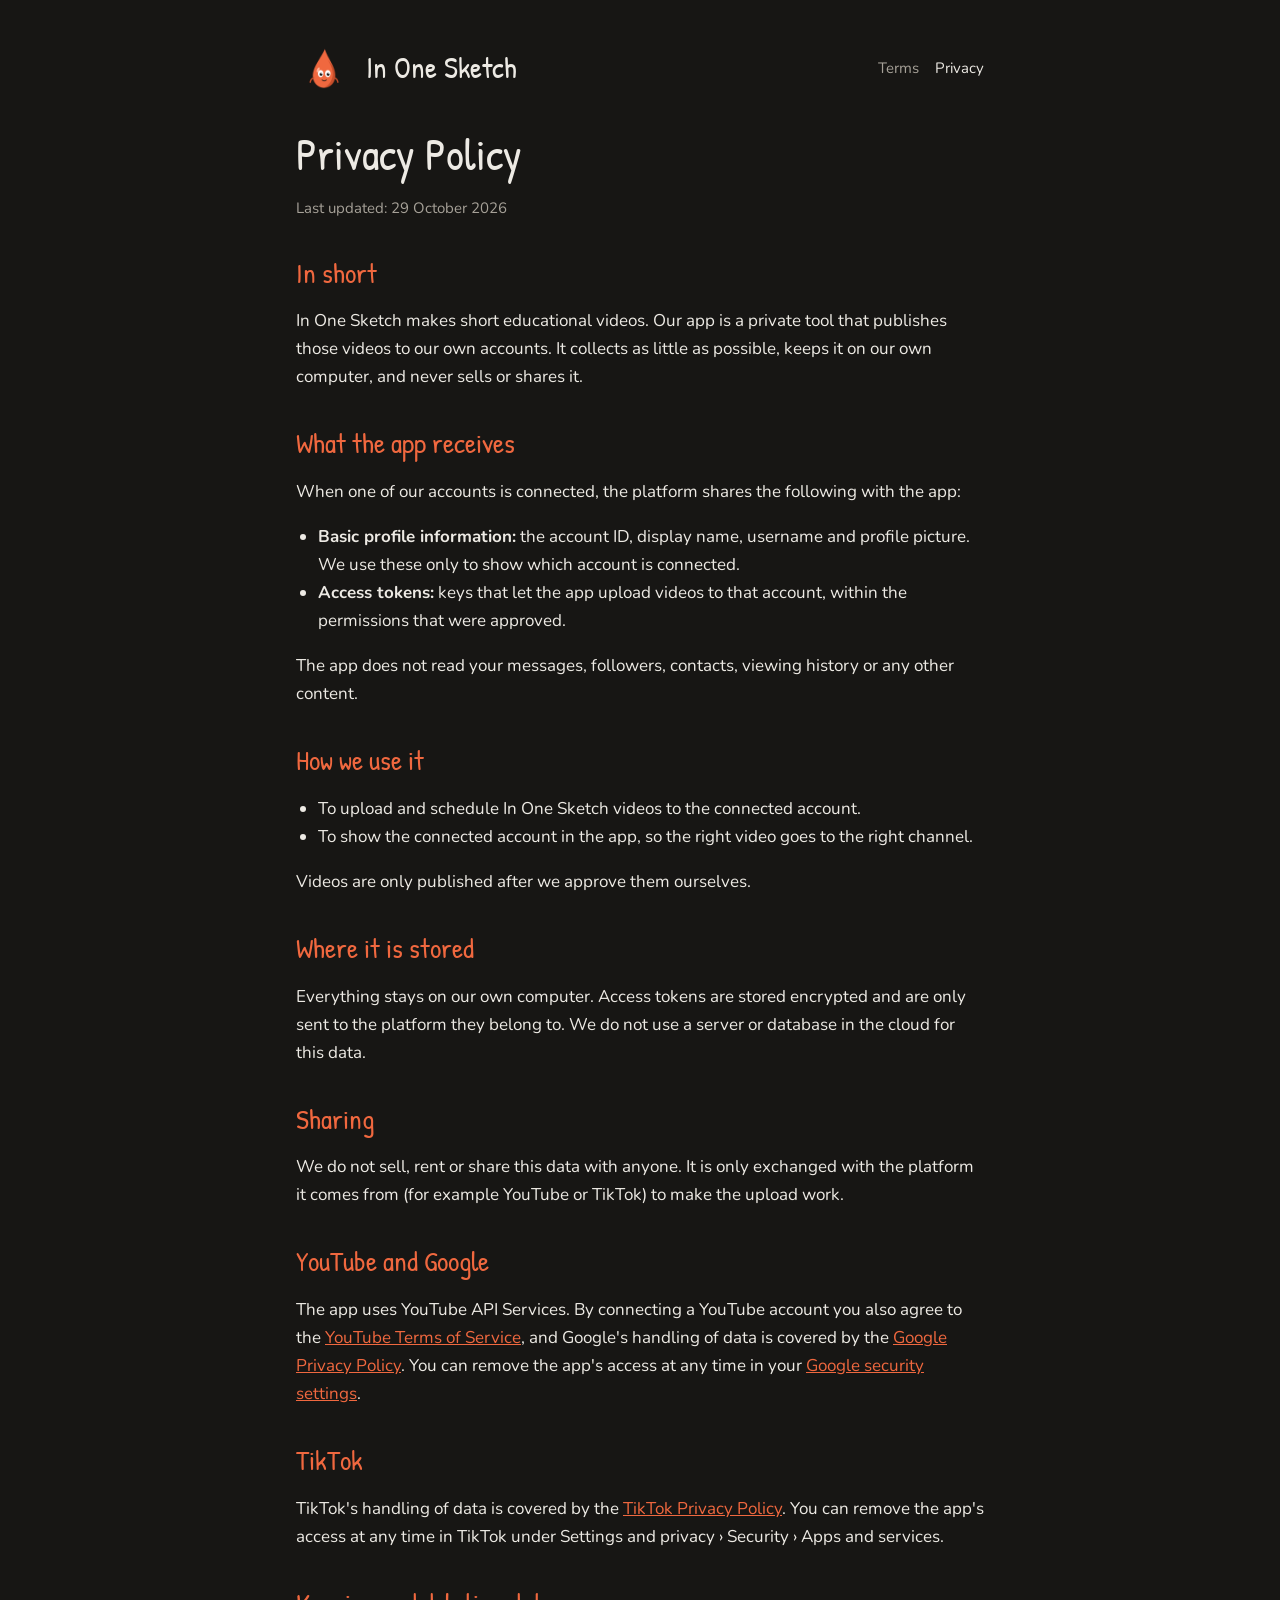
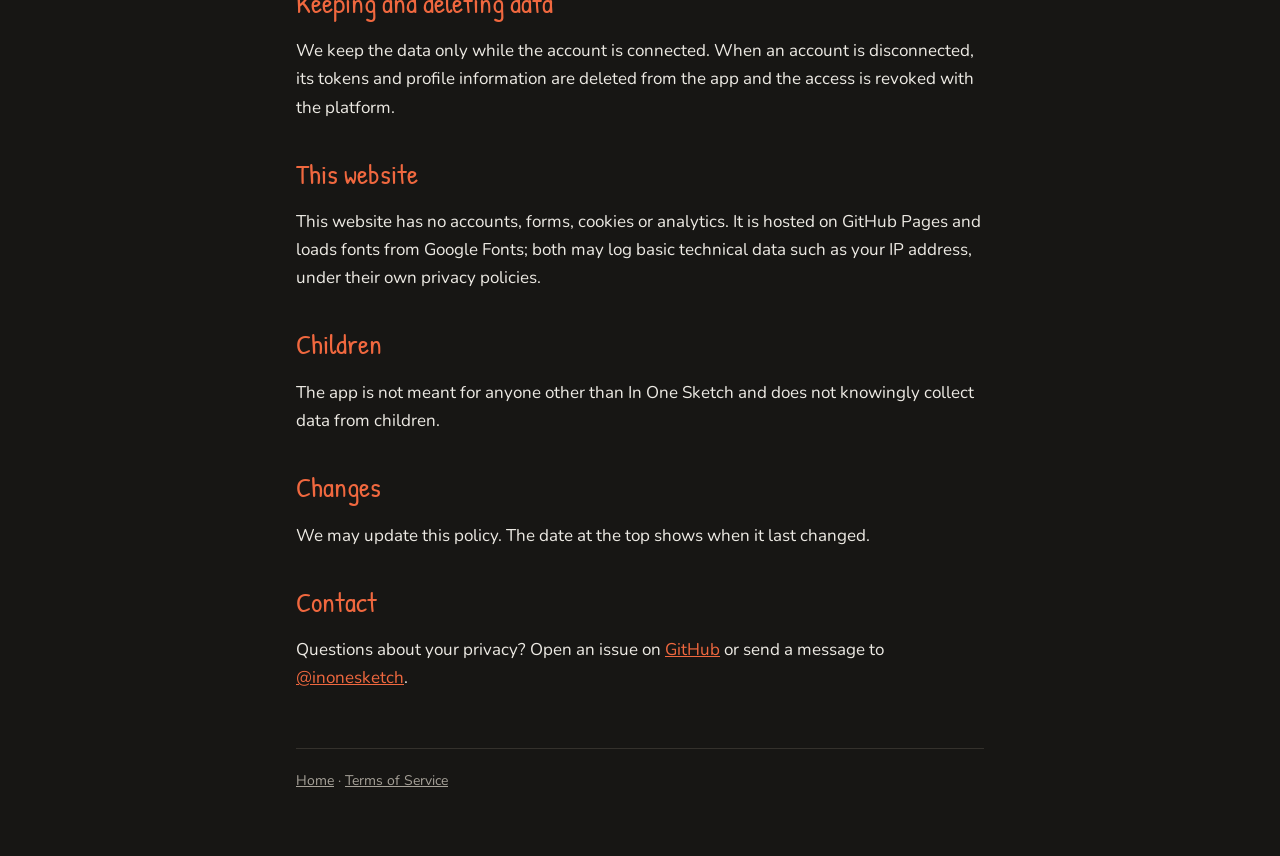
==== privacy.html @ 1d98f711 "Add home, Terms of Service and Privacy Policy pages Co-Authored-By: Claude Opus 5.5 <noreply@anthrop" ====
<!doctype html>
<html lang="en">
<head>
  <meta charset="utf-8">
  <meta name="viewport" content="width=device-width, initial-scale=1">
  <title>Privacy Policy · In One Sketch</title>
  <link rel="icon" href="icon.png">
  <link rel="preconnect" href="https://fonts.googleapis.com">
  <link rel="preconnect" href="https://fonts.gstatic.com" crossorigin>
  <link href="https://fonts.googleapis.com/css2?family=Nunito:wght@400;700&family=Patrick+Hand&display=swap" rel="stylesheet">
  <link rel="stylesheet" href="style.css">
</head>
<body>
  <main>
    <header>
      <img src="icon.png" alt="">
      <a href="./">In One Sketch</a>
      <nav>
        <a href="terms.html">Terms</a>
        <a href="privacy.html" aria-current="page">Privacy</a>
      </nav>
    </header>

    <h1>Privacy Policy</h1>
    <p class="muted">Last updated: 29 October 2026</p>

    <h2>In short</h2>
    <p>In One Sketch makes short educational videos. Our app is a private tool that publishes those videos to our own accounts. It collects as little as possible, keeps it on our own computer, and never sells or shares it.</p>

    <h2>What the app receives</h2>
    <p>When one of our accounts is connected, the platform shares the following with the app:</p>
    <ul>
      <li><strong>Basic profile information:</strong> the account ID, display name, username and profile picture. We use these only to show which account is connected.</li>
      <li><strong>Access tokens:</strong> keys that let the app upload videos to that account, within the permissions that were approved.</li>
    </ul>
    <p>The app does not read your messages, followers, contacts, viewing history or any other content.</p>

    <h2>How we use it</h2>
    <ul>
      <li>To upload and schedule In One Sketch videos to the connected account.</li>
      <li>To show the connected account in the app, so the right video goes to the right channel.</li>
    </ul>
    <p>Videos are only published after we approve them ourselves.</p>

    <h2>Where it is stored</h2>
    <p>Everything stays on our own computer. Access tokens are stored encrypted and are only sent to the platform they belong to. We do not use a server or database in the cloud for this data.</p>

    <h2>Sharing</h2>
    <p>We do not sell, rent or share this data with anyone. It is only exchanged with the platform it comes from (for example YouTube or TikTok) to make the upload work.</p>

    <h2>YouTube and Google</h2>
    <p>The app uses YouTube API Services. By connecting a YouTube account you also agree to the <a href="https://www.youtube.com/t/terms">YouTube Terms of Service</a>, and Google's handling of data is covered by the <a href="https://policies.google.com/privacy">Google Privacy Policy</a>. You can remove the app's access at any time in your <a href="https://myaccount.google.com/permissions">Google security settings</a>.</p>

    <h2>TikTok</h2>
    <p>TikTok's handling of data is covered by the <a href="https://www.tiktok.com/legal/page/global/privacy-policy/en">TikTok Privacy Policy</a>. You can remove the app's access at any time in TikTok under Settings and privacy › Security › Apps and services.</p>

    <h2>Keeping and deleting data</h2>
    <p>We keep the data only while the account is connected. When an account is disconnected, its tokens and profile information are deleted from the app and the access is revoked with the platform.</p>

    <h2>This website</h2>
    <p>This website has no accounts, forms, cookies or analytics. It is hosted on GitHub Pages and loads fonts from Google Fonts; both may log basic technical data such as your IP address, under their own privacy policies.</p>

    <h2>Children</h2>
    <p>The app is not meant for anyone other than In One Sketch and does not knowingly collect data from children.</p>

    <h2>Changes</h2>
    <p>We may update this policy. The date at the top shows when it last changed.</p>

    <h2>Contact</h2>
    <p>Questions about your privacy? Open an issue on <a href="https://github.com/lucasjansze/In-One-Sketch-Pages/issues">GitHub</a> or send a message to <a href="https://www.youtube.com/@inonesketch">@inonesketch</a>.</p>

    <footer>
      <a href="./">Home</a> · <a href="terms.html">Terms of Service</a>
    </footer>
  </main>
</body>
</html>
---- style.css ----
:root {
  --bg: #171614;
  --panel: #201e1b;
  --chalk: #edeae4;
  --muted: #a6a198;
  --accent: #f0683f;
  --line: #34312c;
}

* { box-sizing: border-box; }

body {
  margin: 0;
  background: var(--bg);
  color: var(--chalk);
  font: 17px/1.65 "Nunito", system-ui, -apple-system, "Segoe UI", sans-serif;
}

main {
  max-width: 720px;
  margin: 0 auto;
  padding: 40px 16px 64px;
}

header {
  display: flex;
  align-items: center;
  gap: 14px;
  margin-bottom: 32px;
}

header img { width: 56px; height: 56px; border-radius: 50%; }

header a {
  color: var(--chalk);
  text-decoration: none;
  font-family: "Patrick Hand", cursive;
  font-size: 30px;
}

nav { margin-left: auto; display: flex; gap: 16px; font-size: 15px; }
nav a { font-family: inherit; font-size: inherit; color: var(--muted); }
nav a:hover, nav a[aria-current] { color: var(--chalk); }

h1, h2 { font-family: "Patrick Hand", cursive; font-weight: 400; line-height: 1.2; }
h1 { font-size: 44px; margin: 0 0 4px; }
h2 { font-size: 28px; margin: 36px 0 8px; color: var(--accent); }

p, li { color: var(--chalk); }
.muted { color: var(--muted); font-size: 15px; }

a { color: var(--accent); }

ul { padding-left: 22px; }

.hero { text-align: center; padding: 24px 0 8px; }
.hero img { width: 160px; height: 160px; border-radius: 50%; }
.hero p { font-size: 20px; max-width: 520px; margin: 12px auto; }

.links { display: flex; flex-wrap: wrap; gap: 12px; justify-content: center; margin-top: 24px; }
.links a {
  border: 1px solid var(--line);
  background: var(--panel);
  color: var(--chalk);
  padding: 10px 18px;
  border-radius: 999px;
  text-decoration: none;
}
.links a:hover { border-color: var(--accent); }

footer {
  margin-top: 56px;
  padding-top: 20px;
  border-top: 1px solid var(--line);
  color: var(--muted);
  font-size: 14px;
}
footer a { color: var(--muted); }

@media (max-width: 520px) {
  header { flex-wrap: wrap; }
  nav { margin-left: 0; width: 100%; }
  h1 { font-size: 36px; }
}
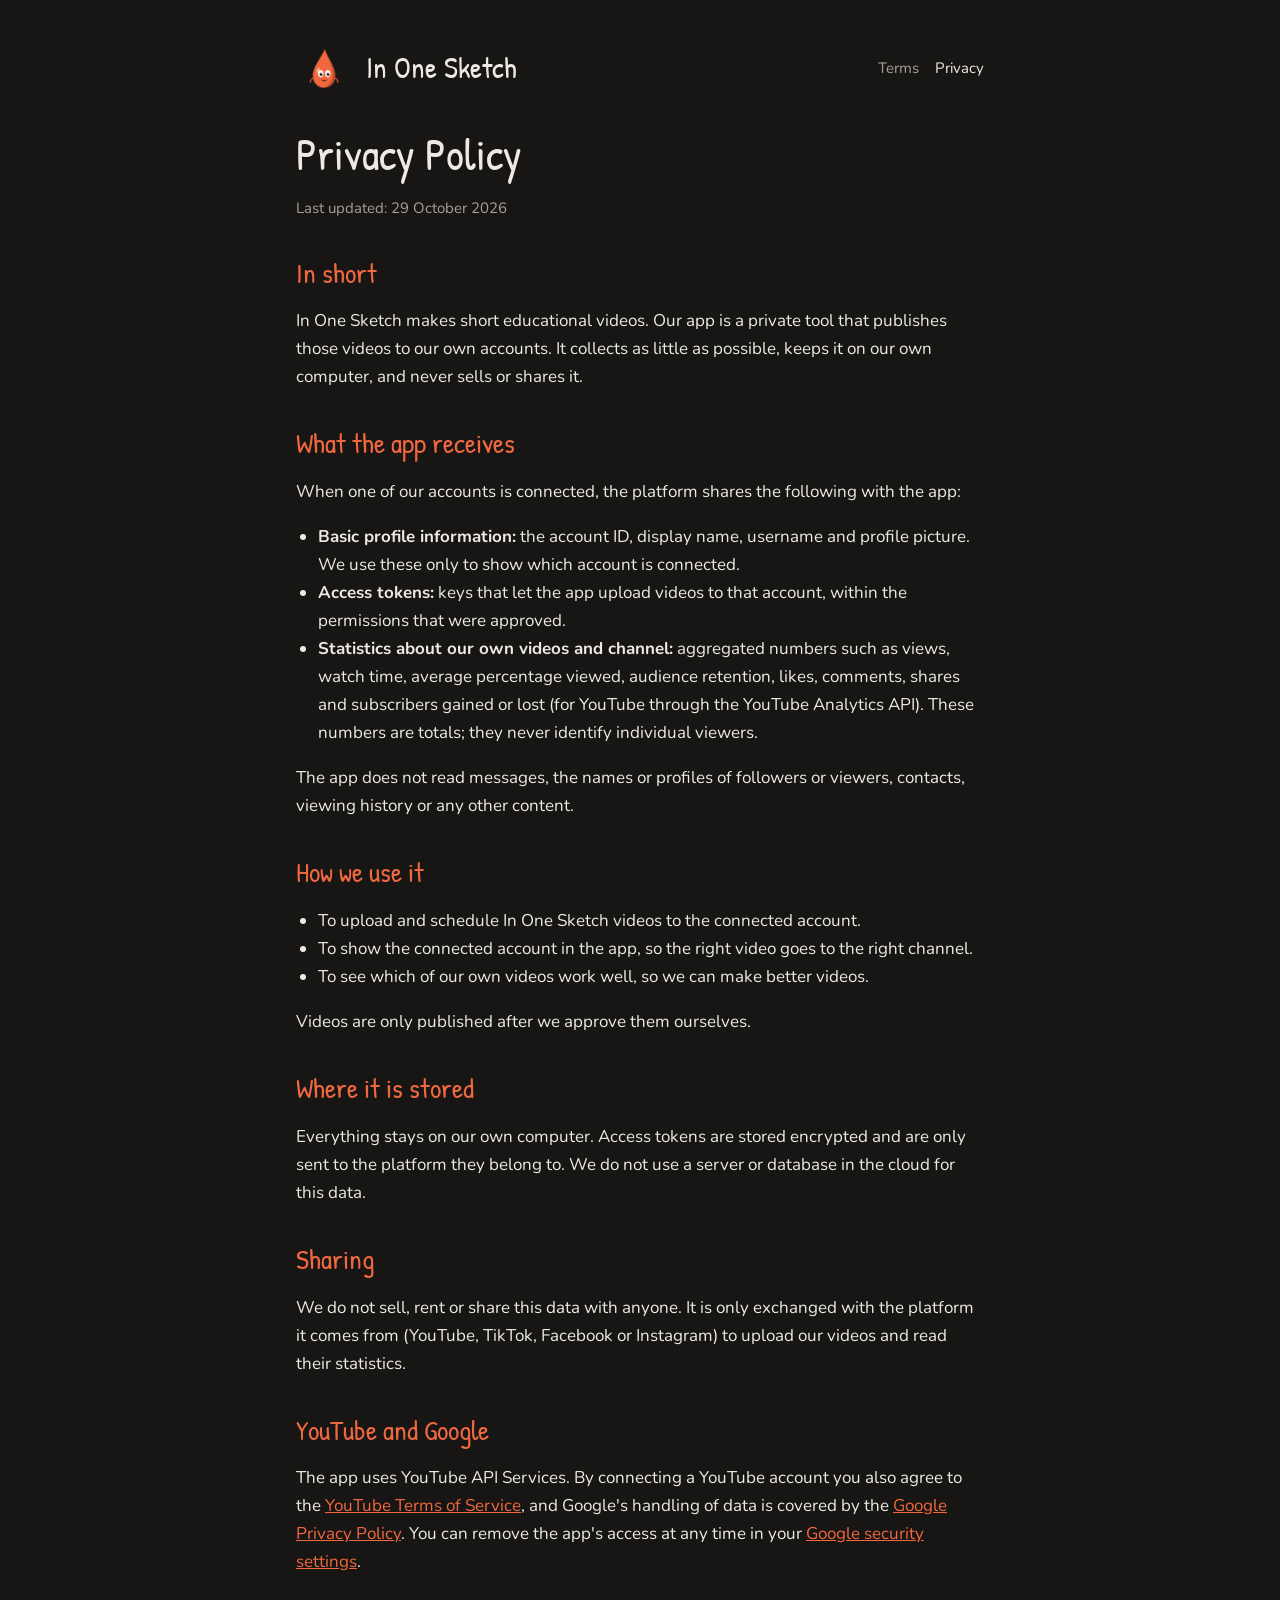
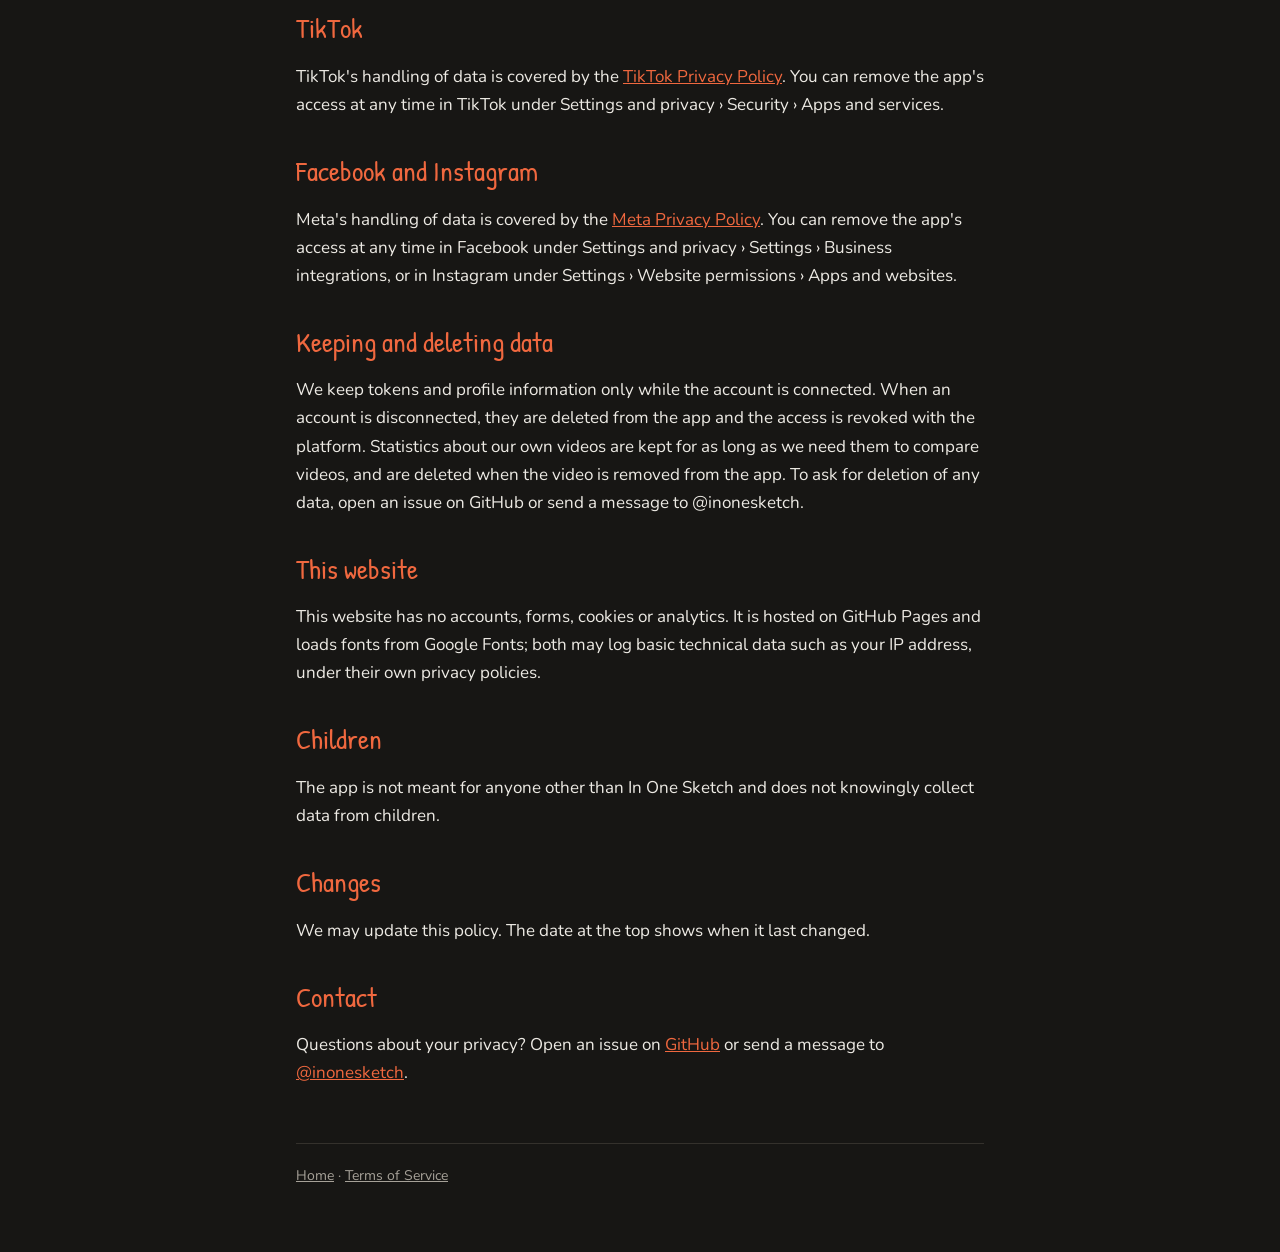
==== commit 35c88e19: "Privacy and terms: statistics and Facebook/Instagram The app now reads aggregated statistics of our " ====
--- a/privacy.html
+++ b/privacy.html
@@ -32,13 +32,15 @@
     <ul>
       <li><strong>Basic profile information:</strong> the account ID, display name, username and profile picture. We use these only to show which account is connected.</li>
       <li><strong>Access tokens:</strong> keys that let the app upload videos to that account, within the permissions that were approved.</li>
+      <li><strong>Statistics about our own videos and channel:</strong> aggregated numbers such as views, watch time, average percentage viewed, audience retention, likes, comments, shares and subscribers gained or lost (for YouTube through the YouTube Analytics API). These numbers are totals; they never identify individual viewers.</li>
     </ul>
-    <p>The app does not read your messages, followers, contacts, viewing history or any other content.</p>
+    <p>The app does not read messages, the names or profiles of followers or viewers, contacts, viewing history or any other content.</p>
 
     <h2>How we use it</h2>
     <ul>
       <li>To upload and schedule In One Sketch videos to the connected account.</li>
       <li>To show the connected account in the app, so the right video goes to the right channel.</li>
+      <li>To see which of our own videos work well, so we can make better videos.</li>
     </ul>
     <p>Videos are only published after we approve them ourselves.</p>
 
@@ -46,7 +48,7 @@
     <p>Everything stays on our own computer. Access tokens are stored encrypted and are only sent to the platform they belong to. We do not use a server or database in the cloud for this data.</p>
 
     <h2>Sharing</h2>
-    <p>We do not sell, rent or share this data with anyone. It is only exchanged with the platform it comes from (for example YouTube or TikTok) to make the upload work.</p>
+    <p>We do not sell, rent or share this data with anyone. It is only exchanged with the platform it comes from (YouTube, TikTok, Facebook or Instagram) to upload our videos and read their statistics.</p>
 
     <h2>YouTube and Google</h2>
     <p>The app uses YouTube API Services. By connecting a YouTube account you also agree to the <a href="https://www.youtube.com/t/terms">YouTube Terms of Service</a>, and Google's handling of data is covered by the <a href="https://policies.google.com/privacy">Google Privacy Policy</a>. You can remove the app's access at any time in your <a href="https://myaccount.google.com/permissions">Google security settings</a>.</p>
@@ -54,8 +56,11 @@
     <h2>TikTok</h2>
     <p>TikTok's handling of data is covered by the <a href="https://www.tiktok.com/legal/page/global/privacy-policy/en">TikTok Privacy Policy</a>. You can remove the app's access at any time in TikTok under Settings and privacy › Security › Apps and services.</p>
 
+    <h2>Facebook and Instagram</h2>
+    <p>Meta's handling of data is covered by the <a href="https://www.facebook.com/privacy/policy/">Meta Privacy Policy</a>. You can remove the app's access at any time in Facebook under Settings and privacy › Settings › Business integrations, or in Instagram under Settings › Website permissions › Apps and websites.</p>
+
     <h2>Keeping and deleting data</h2>
-    <p>We keep the data only while the account is connected. When an account is disconnected, its tokens and profile information are deleted from the app and the access is revoked with the platform.</p>
+    <p>We keep tokens and profile information only while the account is connected. When an account is disconnected, they are deleted from the app and the access is revoked with the platform. Statistics about our own videos are kept for as long as we need them to compare videos, and are deleted when the video is removed from the app. To ask for deletion of any data, open an issue on GitHub or send a message to @inonesketch.</p>
 
     <h2>This website</h2>
     <p>This website has no accounts, forms, cookies or analytics. It is hosted on GitHub Pages and loads fonts from Google Fonts; both may log basic technical data such as your IP address, under their own privacy policies.</p>
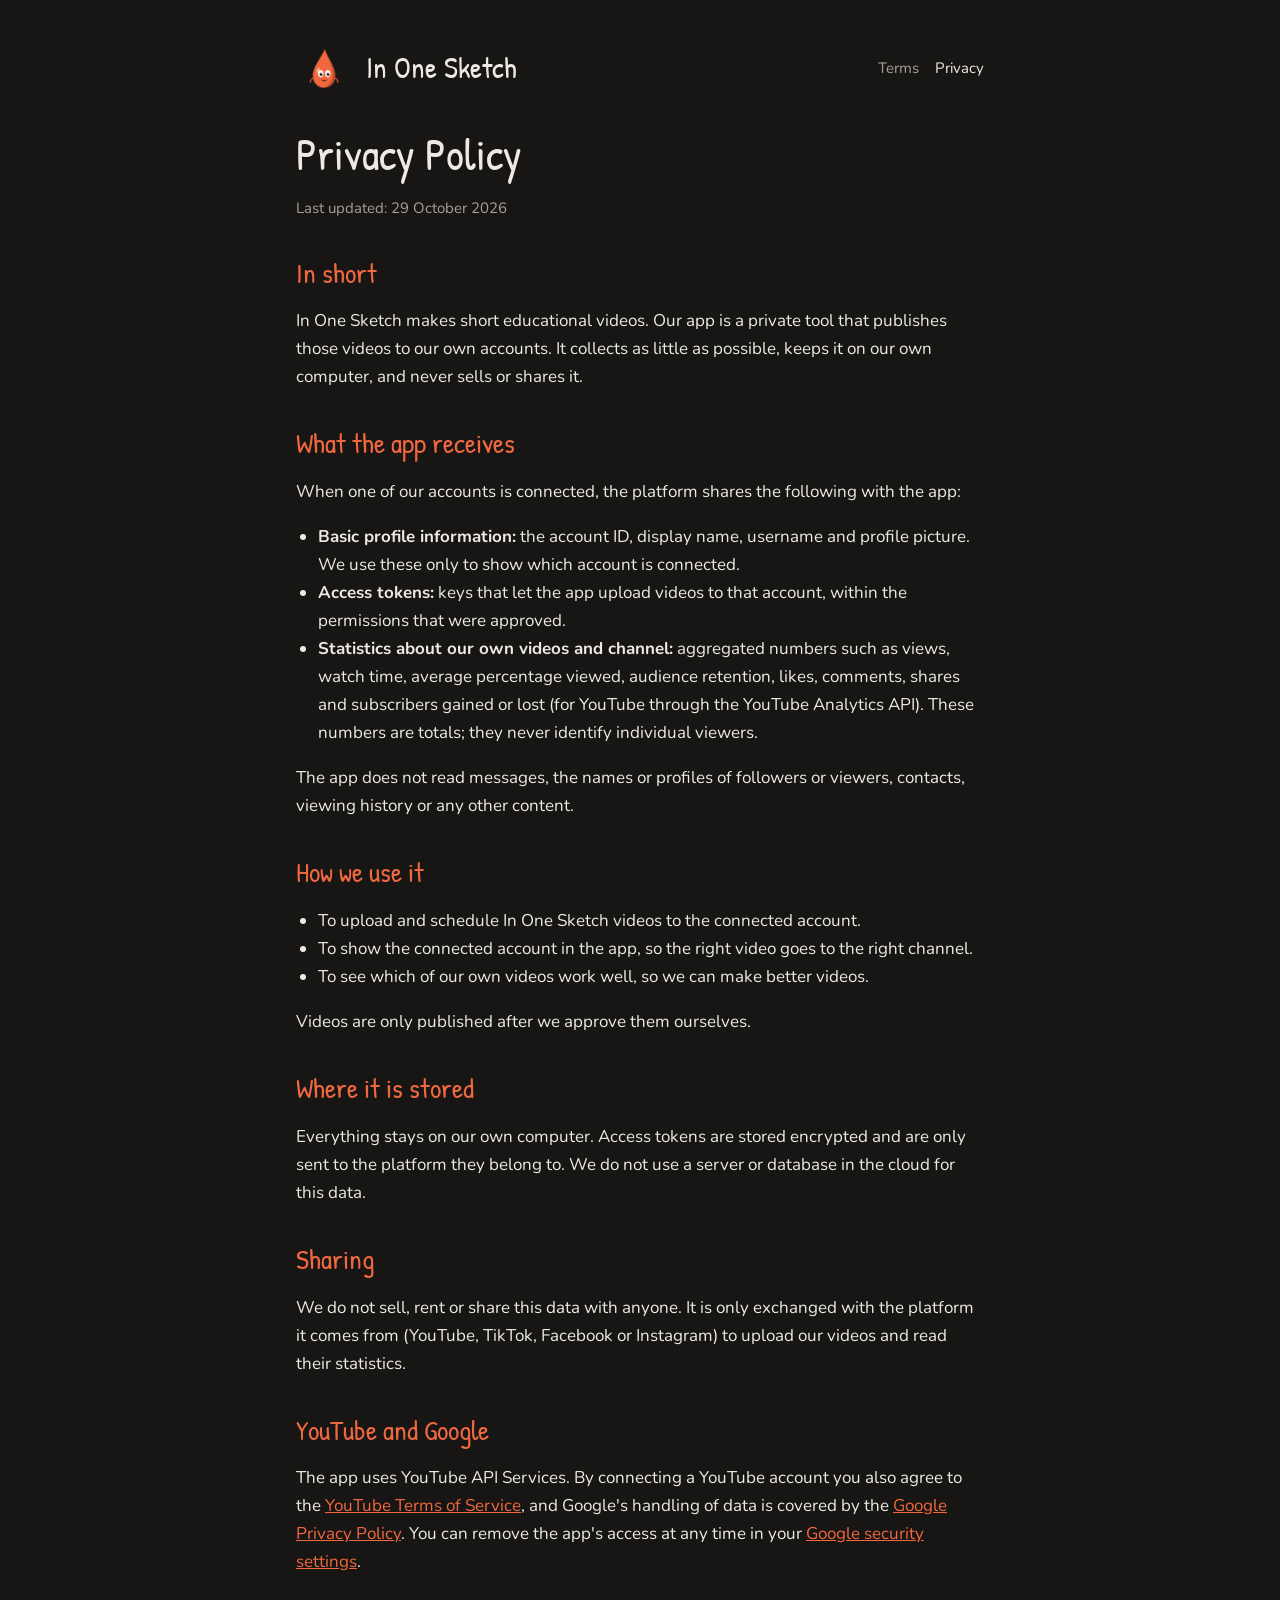
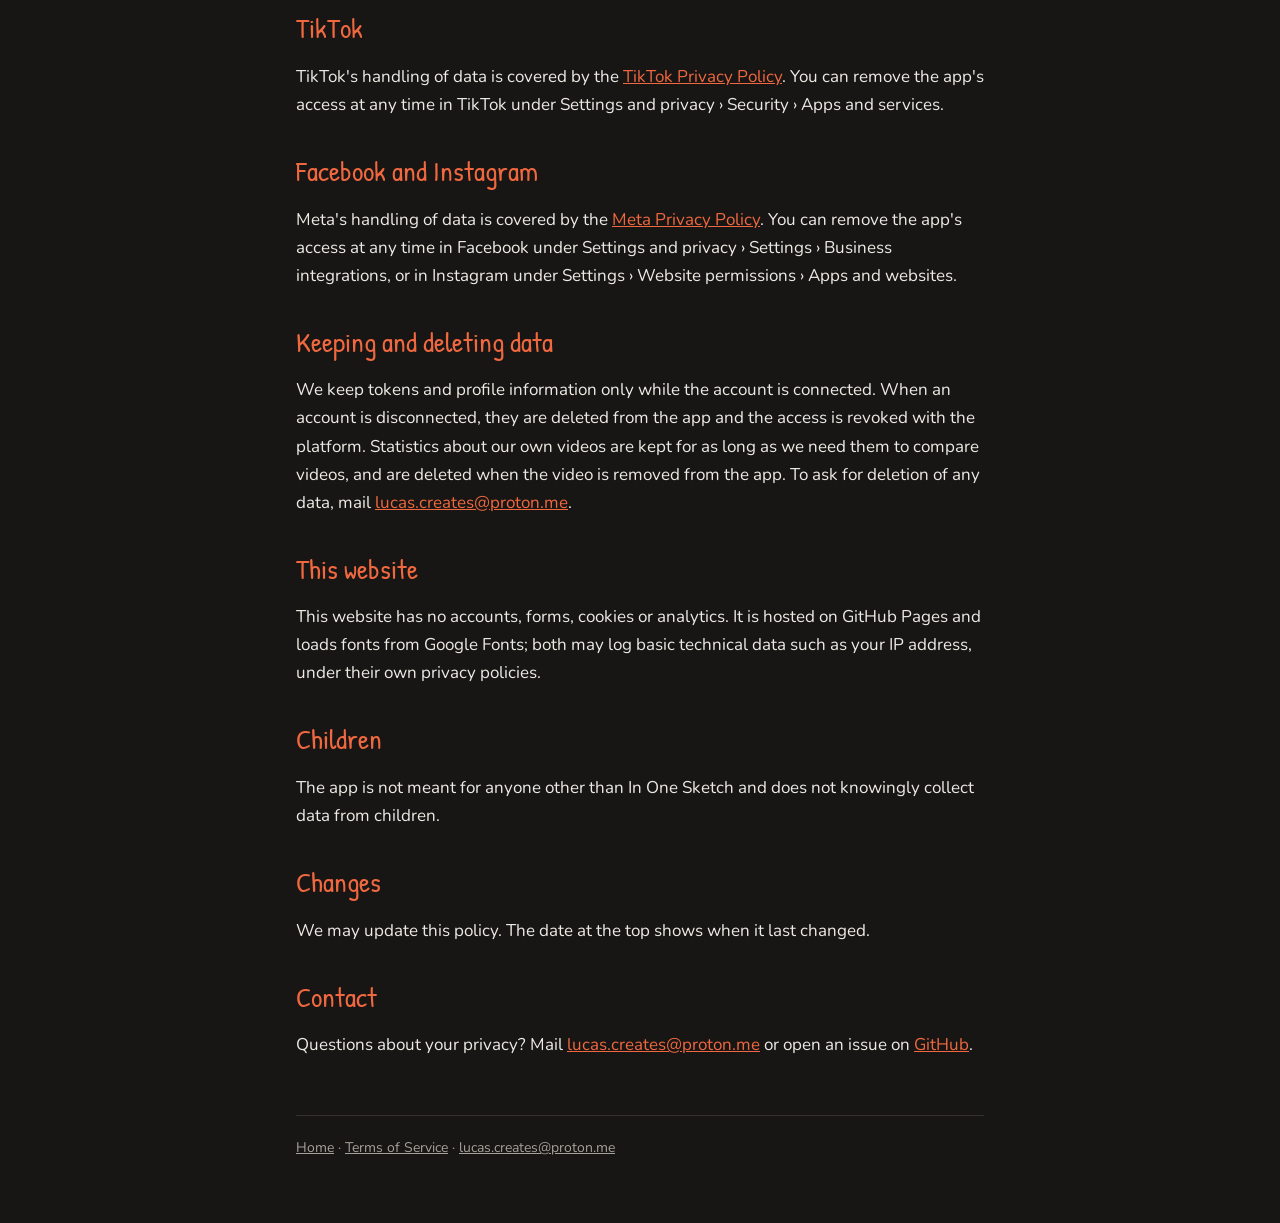
==== commit 7e2a8508: "Add Instagram, Facebook and contact mail Co-Authored-By: Claude Opus 5.5 <noreply@anthropic.com>" ====
--- a/privacy.html
+++ b/privacy.html
@@ -60,7 +60,7 @@
     <p>Meta's handling of data is covered by the <a href="https://www.facebook.com/privacy/policy/">Meta Privacy Policy</a>. You can remove the app's access at any time in Facebook under Settings and privacy › Settings › Business integrations, or in Instagram under Settings › Website permissions › Apps and websites.</p>
 
     <h2>Keeping and deleting data</h2>
-    <p>We keep tokens and profile information only while the account is connected. When an account is disconnected, they are deleted from the app and the access is revoked with the platform. Statistics about our own videos are kept for as long as we need them to compare videos, and are deleted when the video is removed from the app. To ask for deletion of any data, open an issue on GitHub or send a message to @inonesketch.</p>
+    <p>We keep tokens and profile information only while the account is connected. When an account is disconnected, they are deleted from the app and the access is revoked with the platform. Statistics about our own videos are kept for as long as we need them to compare videos, and are deleted when the video is removed from the app. To ask for deletion of any data, mail <a href="mailto:lucas.creates@proton.me">lucas.creates@proton.me</a>.</p>
 
     <h2>This website</h2>
     <p>This website has no accounts, forms, cookies or analytics. It is hosted on GitHub Pages and loads fonts from Google Fonts; both may log basic technical data such as your IP address, under their own privacy policies.</p>
@@ -72,10 +72,10 @@
     <p>We may update this policy. The date at the top shows when it last changed.</p>
 
     <h2>Contact</h2>
-    <p>Questions about your privacy? Open an issue on <a href="https://github.com/lucasjansze/In-One-Sketch-Pages/issues">GitHub</a> or send a message to <a href="https://www.youtube.com/@inonesketch">@inonesketch</a>.</p>
+    <p>Questions about your privacy? Mail <a href="mailto:lucas.creates@proton.me">lucas.creates@proton.me</a> or open an issue on <a href="https://github.com/lucasjansze/In-One-Sketch-Pages/issues">GitHub</a>.</p>
 
     <footer>
-      <a href="./">Home</a> · <a href="terms.html">Terms of Service</a>
+      <a href="./">Home</a> · <a href="terms.html">Terms of Service</a> · <a href="mailto:lucas.creates@proton.me">lucas.creates@proton.me</a>
     </footer>
   </main>
 </body>
